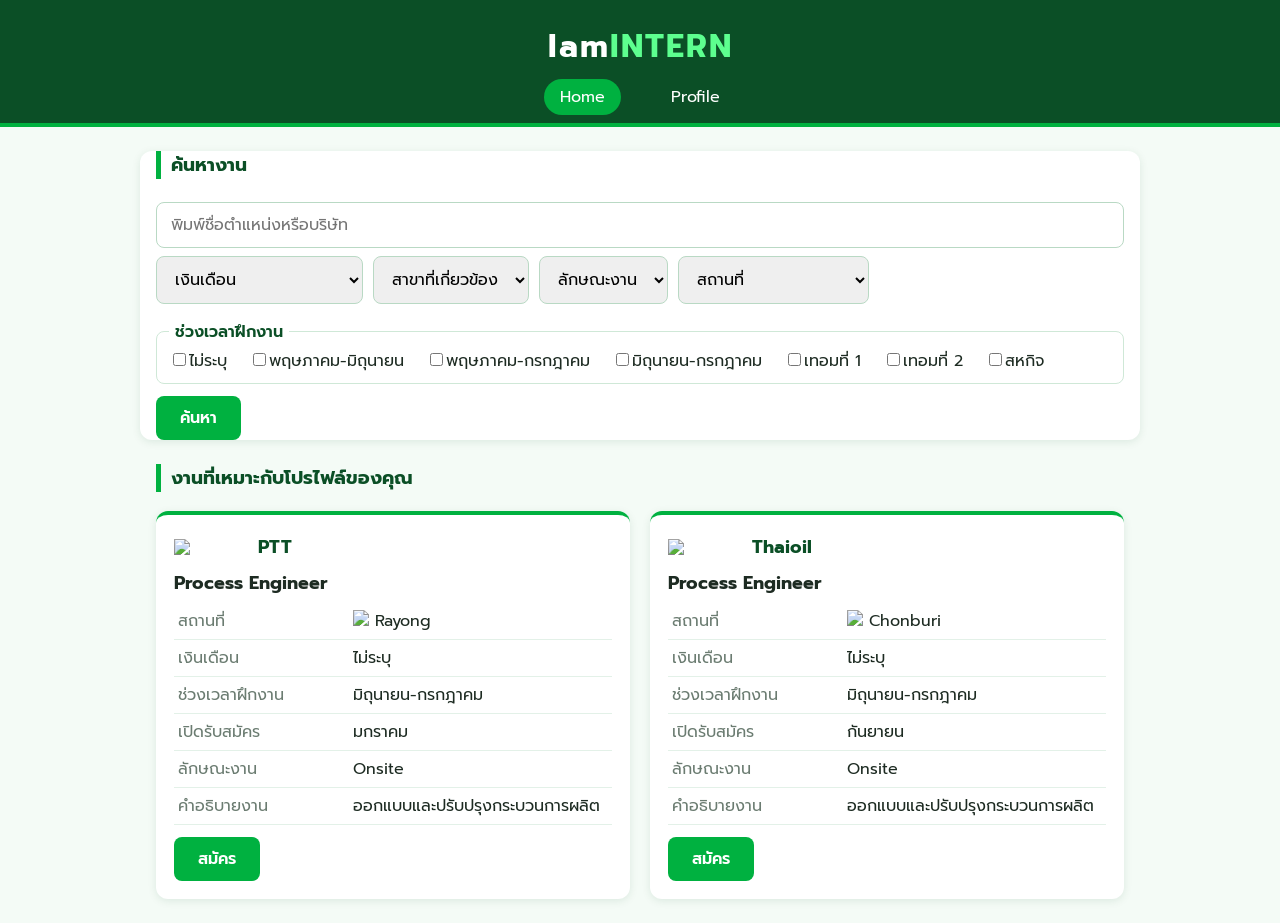
==== index.html @ 38b050ba "Add files via upload" ====
<!DOCTYPE html>
<html lang="th">
<head>
    <meta charset="UTF-8">
    <meta name="viewport" content="width=device-width, initial-scale=1.0">
    <title>iamintern</title>
    <link href="https://fonts.googleapis.com/css2?family=Prompt:wght@400;600&display=swap" rel="stylesheet">
    <link rel="stylesheet" href="style.css">
</head>
<body>
    <div id="head">
        <h1>Iam<span>INTERN</span></h1>
        <div id="nav" class="navi">
            <a href="index.html" class="on">Home</a>
            <a href="profile.html">Profile</a>
        </div>
        <div id="find">
            <h3>ค้นหางาน</h3>
            <form action="find.html" method="get">
                <input type="text" name="q" placeholder="พิมพ์ชื่อตำแหน่งหรือบริษัท">
                <select name="salary">
                    <option value="">เงินเดือน</option>
                    <option>ไม่ระบุ</option>
                    <option>&lt; 10000 ฿</option>
                    <option>10000 ฿ - 20000 ฿</option>
                    <option>20000 ฿ - 30000 ฿</option>
                    <option>&gt; 30000 ฿</option>
                </select>
                <select name="field">
                    <option value="">สาขาที่เกี่ยวข้อง</option>
                    <option>ไม่ระบุ</option>
                    <option>Engineering</option>
                    <option>IT</option>
                    <option>Law</option>
                    <option>Marketing</option>
                </select>
                <select name="worktype">
                    <option value="">ลักษณะงาน</option>
                    <option>ไม่ระบุ</option>
                    <option>Onsite</option>
                    <option>Remote</option>
                    <option>Online</option>
                </select>
                <select name="place">
                    <option value="">สถานที่</option>
                    <option>ไม่ระบุ</option>
                    <option>ภายในจังหวัดของฉัน</option>
                    <option>ภายในภาคของฉัน</option>
                </select>
                <fieldset>
                    <legend>ช่วงเวลาฝึกงาน</legend>
                    <label><input type="checkbox" name="duration" value="any">ไม่ระบุ</label>
                    <label><input type="checkbox" name="duration" value="may2">พฤษภาคม-มิถุนายน</label>
                    <label><input type="checkbox" name="duration" value="may3">พฤษภาคม-กรกฎาคม</label>
                    <label><input type="checkbox" name="duration" value="june2">มิถุนายน-กรกฎาคม</label>
                    <label><input type="checkbox" name="duration" value="sem1">เทอมที่ 1</label>
                    <label><input type="checkbox" name="duration" value="sem2">เทอมที่ 2</label>
                    <label><input type="checkbox" name="duration" value="coop">สหกิจ</label>
                </fieldset>
                <button type="submit">ค้นหา</button>
            </form>
        </div>
        <div id="rec">
            <h3>งานที่เหมาะกับโปรไฟล์ของคุณ</h3>
            <div class="jobs">
                <div class="job">
                    <div class="jh"><img src="logo/ptt.png"><b>PTT</b></div>
                    <h4>Process Engineer</h4>
                    <table class="rj">
                        <tr><td>สถานที่</td><td><img src="icon/map.jpg" width="15"> Rayong</td></tr>
                        <tr><td>เงินเดือน</td><td>ไม่ระบุ</td></tr>
                        <tr><td>ช่วงเวลาฝึกงาน</td><td>มิถุนายน-กรกฎาคม</td></tr>
                        <tr><td>เปิดรับสมัคร</td><td>มกราคม</td></tr>
                        <tr><td>ลักษณะงาน</td><td>Onsite</td></tr>
                        <tr><td>คำอธิบายงาน</td><td>ออกแบบและปรับปรุงกระบวนการผลิต</td></tr>
                    </table>
                    <a class="btn" href="app1.html">สมัคร</a>
                </div>
                <div class="job">
                    <div class="jh"><img src="logo/thaioil.png"><b>Thaioil</b></div>
                    <h4>Process Engineer</h4>
                    <table class="rj">
                        <tr><td>สถานที่</td><td><img src="icon/map.jpg" width="15"> Chonburi</td></tr>
                        <tr><td>เงินเดือน</td><td>ไม่ระบุ</td></tr>
                        <tr><td>ช่วงเวลาฝึกงาน</td><td>มิถุนายน-กรกฎาคม</td></tr>
                        <tr><td>เปิดรับสมัคร</td><td>กันยายน</td></tr>
                        <tr><td>ลักษณะงาน</td><td>Onsite</td></tr>
                        <tr><td>คำอธิบายงาน</td><td>ออกแบบและปรับปรุงกระบวนการผลิต</td></tr>
                    </table>
                    <a class="btn" href="https://forms.gle/HKr9An5oXb5SbKbw5">สมัคร</a>
                </div>
            </div>
        </div>
    </div>
</body>
</html>
---- style.css ----
:root{--g:#00b140;--gd:#0b4f26;--gl:#e8f8ee;--bg:#f4fbf6;--tx:#1d2b22;--mut:#6b7c71}
*{box-sizing:border-box}
body{margin:0;font-family:"Prompt","Noto Sans Thai",Tahoma,sans-serif;background:var(--bg);color:var(--tx)}
#head h1{margin:0;padding:22px 0 14px;text-align:center;background:var(--gd);color:#fff;letter-spacing:2px}
#head h1 span{color:#5dff8f}
.navi{background:var(--gd);text-align:center;padding-bottom:14px;border-bottom:4px solid var(--g)}
.navi a{color:#fff;text-decoration:none;margin:0 14px;padding:6px 16px;border-radius:20px}
.navi a:hover,.navi a.on{background:var(--g)}
#head>div:not(.navi){max-width:1000px;margin:24px auto;padding:0 16px}
h3{color:var(--gd);border-left:5px solid var(--g);padding-left:10px}
.box,#find,#personal,#result,#app1{background:#fff;border-radius:12px;padding:20px;box-shadow:0 2px 8px rgba(11,79,38,.1);margin-bottom:24px}
input[type=text],select{padding:10px 14px;border:1px solid #b9d9c4;border-radius:8px;font:inherit;margin:4px 4px 4px 0}
input[type=text]{width:100%}
input:focus,select:focus{outline:2px solid var(--g)}
fieldset{border:1px solid #cfe8d7;border-radius:8px;margin:12px 0}
legend{color:var(--gd);font-weight:600;padding:0 6px}
fieldset label{display:inline-block;margin-right:16px}
input[type=checkbox]{accent-color:var(--g)}
.btn,button{display:inline-block;background:var(--g);color:#fff;border:0;border-radius:8px;padding:10px 24px;font:inherit;font-weight:600;text-decoration:none;cursor:pointer}
.btn:hover,button:hover{background:#009436}
.btn.off{background:#9aa;pointer-events:none}
.jobs{display:grid;grid-template-columns:repeat(auto-fill,minmax(420px,1fr));gap:20px}
.job{background:#fff;border-radius:12px;padding:18px;box-shadow:0 2px 8px rgba(11,79,38,.1);border-top:4px solid var(--g)}
.jh{display:flex;align-items:center;gap:14px;margin-bottom:8px}
.jh img{width:70px}
.logo{width:70px;height:50px;border-radius:8px;background:var(--gl);color:var(--g);font-weight:700;font-size:22px;display:flex;align-items:center;justify-content:center}
.jh b{font-size:18px;color:var(--gd)}
.job h4{margin:6px 0;font-size:18px}
.job h4 img{width:15px}
.rj{width:100%;border-collapse:collapse;margin-bottom:12px}
.rj td{padding:6px 4px;border-bottom:1px solid #e3f1e8;vertical-align:top}
.rj td:first-child{color:var(--mut);width:40%}
.information{width:100%;border-collapse:collapse}
.information td{padding:8px;border-bottom:1px solid #e3f1e8}
.information td:nth-child(odd){color:var(--mut);width:18%}
#personal>img{border-radius:50%;width:150px;height:150px;object-fit:cover;border:4px solid var(--g);display:block;margin:0 auto 16px}
.tag{display:inline-block;background:var(--gl);color:var(--gd);padding:4px 14px;border-radius:20px;margin:2px}
.app{border:1px solid #d6ebdd;border-radius:10px;padding:14px;margin-bottom:14px}
.app-top{display:flex;justify-content:space-between;align-items:center;flex-wrap:wrap;gap:6px}
.st{padding:3px 14px;border-radius:20px;font-size:14px;font-weight:600}
.st.wait{background:#fff3cd;color:#856404}.st.ok{background:var(--gl);color:var(--gd)}.st.no{background:#fde2e2;color:#a12626}
.steps{display:flex;list-style:none;padding:0;margin:14px 0 4px}
.steps li{flex:1;text-align:center;font-size:13px;color:var(--mut);position:relative}
.steps li::before{content:"";display:block;width:22px;height:22px;border-radius:50%;background:#d6ebdd;margin:0 auto 4px;position:relative;z-index:1}
.steps li::after{content:"";position:absolute;top:10px;left:-50%;width:100%;height:3px;background:#d6ebdd}
.steps li:first-child::after{display:none}
.steps li.done,.steps li.cur{color:var(--gd);font-weight:600}
.steps li.done::before{background:var(--g)}.steps li.done::after,.steps li.cur::after{background:var(--g)}
.steps li.cur::before{background:#fff;border:4px solid var(--g)}
.steps li.fail::before{background:#d64545}.steps li.fail{color:#a12626;font-weight:600}.steps li.fail::after{background:var(--g)}
.note{color:var(--mut);font-size:14px}
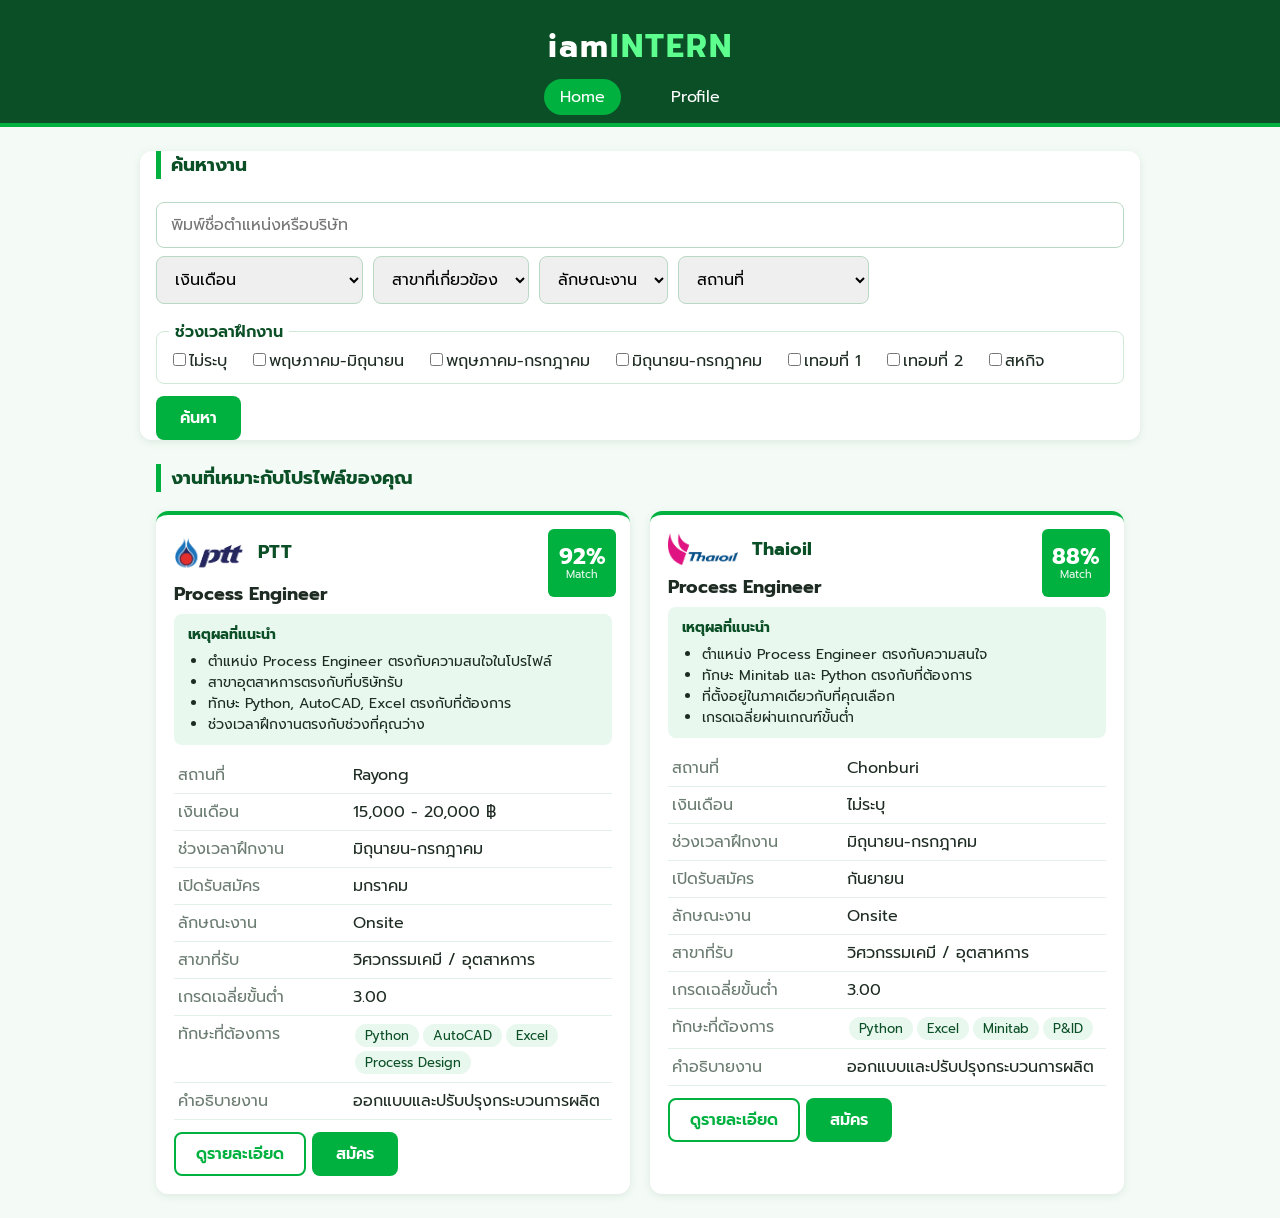
==== commit f27bae7d: "Add files via upload" ====
--- a/index.html
+++ b/index.html
@@ -9,7 +9,7 @@
 </head>
 <body>
     <div id="head">
-        <h1>Iam<span>INTERN</span></h1>
+        <h1>iam<span>INTERN</span></h1>
         <div id="nav" class="navi">
             <a href="index.html" class="on">Home</a>
             <a href="profile.html">Profile</a>
@@ -63,34 +63,43 @@
         <div id="rec">
             <h3>งานที่เหมาะกับโปรไฟล์ของคุณ</h3>
             <div class="jobs">
-                <div class="job">
-                    <div class="jh"><img src="logo/ptt.png"><b>PTT</b></div>
-                    <h4>Process Engineer</h4>
-                    <table class="rj">
-                        <tr><td>สถานที่</td><td><img src="icon/map.jpg" width="15"> Rayong</td></tr>
-                        <tr><td>เงินเดือน</td><td>ไม่ระบุ</td></tr>
-                        <tr><td>ช่วงเวลาฝึกงาน</td><td>มิถุนายน-กรกฎาคม</td></tr>
-                        <tr><td>เปิดรับสมัคร</td><td>มกราคม</td></tr>
-                        <tr><td>ลักษณะงาน</td><td>Onsite</td></tr>
-                        <tr><td>คำอธิบายงาน</td><td>ออกแบบและปรับปรุงกระบวนการผลิต</td></tr>
-                    </table>
-                    <a class="btn" href="app1.html">สมัคร</a>
-                </div>
-                <div class="job">
-                    <div class="jh"><img src="logo/thaioil.png"><b>Thaioil</b></div>
-                    <h4>Process Engineer</h4>
-                    <table class="rj">
-                        <tr><td>สถานที่</td><td><img src="icon/map.jpg" width="15"> Chonburi</td></tr>
-                        <tr><td>เงินเดือน</td><td>ไม่ระบุ</td></tr>
-                        <tr><td>ช่วงเวลาฝึกงาน</td><td>มิถุนายน-กรกฎาคม</td></tr>
-                        <tr><td>เปิดรับสมัคร</td><td>กันยายน</td></tr>
-                        <tr><td>ลักษณะงาน</td><td>Onsite</td></tr>
-                        <tr><td>คำอธิบายงาน</td><td>ออกแบบและปรับปรุงกระบวนการผลิต</td></tr>
-                    </table>
-                    <a class="btn" href="https://forms.gle/HKr9An5oXb5SbKbw5">สมัคร</a>
-                </div>
+            <div class="job">
+                <div class="mbox"><b>92%</b><small>Match</small></div>
+                <div class="jh"><img src="logo/ptt.png"><b>PTT</b></div>
+                <h4><a class="t" href="job.html?id=ptt">Process Engineer</a></h4>
+                <div class="why"><b>เหตุผลที่แนะนำ</b><ul><li>ตำแหน่ง Process Engineer ตรงกับความสนใจในโปรไฟล์</li><li>สาขาอุตสาหการตรงกับที่บริษัทรับ</li><li>ทักษะ Python, AutoCAD, Excel ตรงกับที่ต้องการ</li><li>ช่วงเวลาฝึกงานตรงกับช่วงที่คุณว่าง</li></ul></div>
+                <table class="rj">
+                    <tr><td>สถานที่</td><td>Rayong</td></tr>
+                    <tr><td>เงินเดือน</td><td>15,000 - 20,000 ฿</td></tr>
+                    <tr><td>ช่วงเวลาฝึกงาน</td><td>มิถุนายน-กรกฎาคม</td></tr>
+                    <tr><td>เปิดรับสมัคร</td><td>มกราคม</td></tr>
+                    <tr><td>ลักษณะงาน</td><td>Onsite</td></tr>
+                    <tr><td>สาขาที่รับ</td><td>วิศวกรรมเคมี / อุตสาหการ</td></tr>
+                    <tr><td>เกรดเฉลี่ยขั้นต่ำ</td><td>3.00</td></tr>
+                    <tr><td>ทักษะที่ต้องการ</td><td><span class="chip">Python</span><span class="chip">AutoCAD</span><span class="chip">Excel</span><span class="chip">Process Design</span></td></tr>
+                    <tr><td>คำอธิบายงาน</td><td>ออกแบบและปรับปรุงกระบวนการผลิต</td></tr>
+                </table>
+                <a class="btn ghost" href="job.html?id=ptt">ดูรายละเอียด</a><a class="btn" href="app1.html">สมัคร</a>
             </div>
-        </div>
+            <div class="job">
+                <div class="mbox"><b>88%</b><small>Match</small></div>
+                <div class="jh"><img src="logo/thaioil.png"><b>Thaioil</b></div>
+                <h4><a class="t" href="job.html?id=thaioil">Process Engineer</a></h4>
+                <div class="why"><b>เหตุผลที่แนะนำ</b><ul><li>ตำแหน่ง Process Engineer ตรงกับความสนใจ</li><li>ทักษะ Minitab และ Python ตรงกับที่ต้องการ</li><li>ที่ตั้งอยู่ในภาคเดียวกับที่คุณเลือก</li><li>เกรดเฉลี่ยผ่านเกณฑ์ขั้นต่ำ</li></ul></div>
+                <table class="rj">
+                    <tr><td>สถานที่</td><td>Chonburi</td></tr>
+                    <tr><td>เงินเดือน</td><td>ไม่ระบุ</td></tr>
+                    <tr><td>ช่วงเวลาฝึกงาน</td><td>มิถุนายน-กรกฎาคม</td></tr>
+                    <tr><td>เปิดรับสมัคร</td><td>กันยายน</td></tr>
+                    <tr><td>ลักษณะงาน</td><td>Onsite</td></tr>
+                    <tr><td>สาขาที่รับ</td><td>วิศวกรรมเคมี / อุตสาหการ</td></tr>
+                    <tr><td>เกรดเฉลี่ยขั้นต่ำ</td><td>3.00</td></tr>
+                    <tr><td>ทักษะที่ต้องการ</td><td><span class="chip">Python</span><span class="chip">Excel</span><span class="chip">Minitab</span><span class="chip">P&ID</span></td></tr>
+                    <tr><td>คำอธิบายงาน</td><td>ออกแบบและปรับปรุงกระบวนการผลิต</td></tr>
+                </table>
+                <a class="btn ghost" href="job.html?id=thaioil">ดูรายละเอียด</a><a class="btn" href="app2.html">สมัคร</a>
+            </div>
+            </div>
     </div>
 </body>
 </html>
--- a/style.css
+++ b/style.css
@@ -49,3 +49,27 @@
 .steps li.cur::before{background:#fff;border:4px solid var(--g)}
 .steps li.fail::before{background:#d64545}.steps li.fail{color:#a12626;font-weight:600}.steps li.fail::after{background:var(--g)}
 .note{color:var(--mut);font-size:14px}
+.job{position:relative}
+.jh{padding-right:84px}
+.mbox{position:absolute;top:14px;right:14px;width:68px;height:68px;border-radius:6px;background:var(--g);color:#fff;display:flex;flex-direction:column;align-items:center;justify-content:center;line-height:1.1}
+.mbox b{font-size:22px}.mbox small{font-size:11px;opacity:.9}
+.mbox.mid{background:#f0b429;color:#3a2a00}.mbox.low{background:#e57373}
+.mbox.big{position:static;width:110px;height:110px;flex:none}.mbox.big b{font-size:36px}.mbox.big small{font-size:13px}
+a.t{color:inherit;text-decoration:none}a.t:hover{color:var(--g)}
+.btn.ghost{background:#fff;color:var(--g);border:2px solid var(--g);padding:8px 20px;margin-right:6px}
+.btn.ghost:hover{background:var(--gl)}
+.why{background:var(--gl);border-radius:8px;padding:10px 14px;margin:0 0 12px;font-size:14px}
+.why b{color:var(--gd)}.why ul{margin:6px 0 0;padding-left:20px}
+.hero{display:flex;gap:20px;align-items:center;flex-wrap:wrap}
+.hero h2{margin:0;color:var(--gd)}
+.bk{display:grid;grid-template-columns:130px 1fr 50px;gap:8px;align-items:center;margin:8px 0}
+.bk .bar{height:12px;background:#e3f1e8;border-radius:6px;overflow:hidden}
+.bk .bar i{display:block;height:100%;background:var(--g)}
+.bk .bar i.mid{background:#f0b429}.bk .bar i.low{background:#e57373}
+.chk{list-style:none;padding:0;margin:0}
+.chk li{display:flex;gap:12px;padding:10px 0;border-bottom:1px solid #e3f1e8}
+.ic{flex:none;width:26px;height:26px;border-radius:6px;color:#fff;text-align:center;line-height:26px;font-weight:700}
+.ic.y{background:var(--g)}.ic.n{background:#d64545}
+.chk small{color:var(--mut);display:block}
+.chip{display:inline-block;padding:2px 10px;border-radius:14px;font-size:13px;margin:2px;background:var(--gl);color:var(--gd)}
+.chip.miss{background:#fde2e2;color:#a12626}
